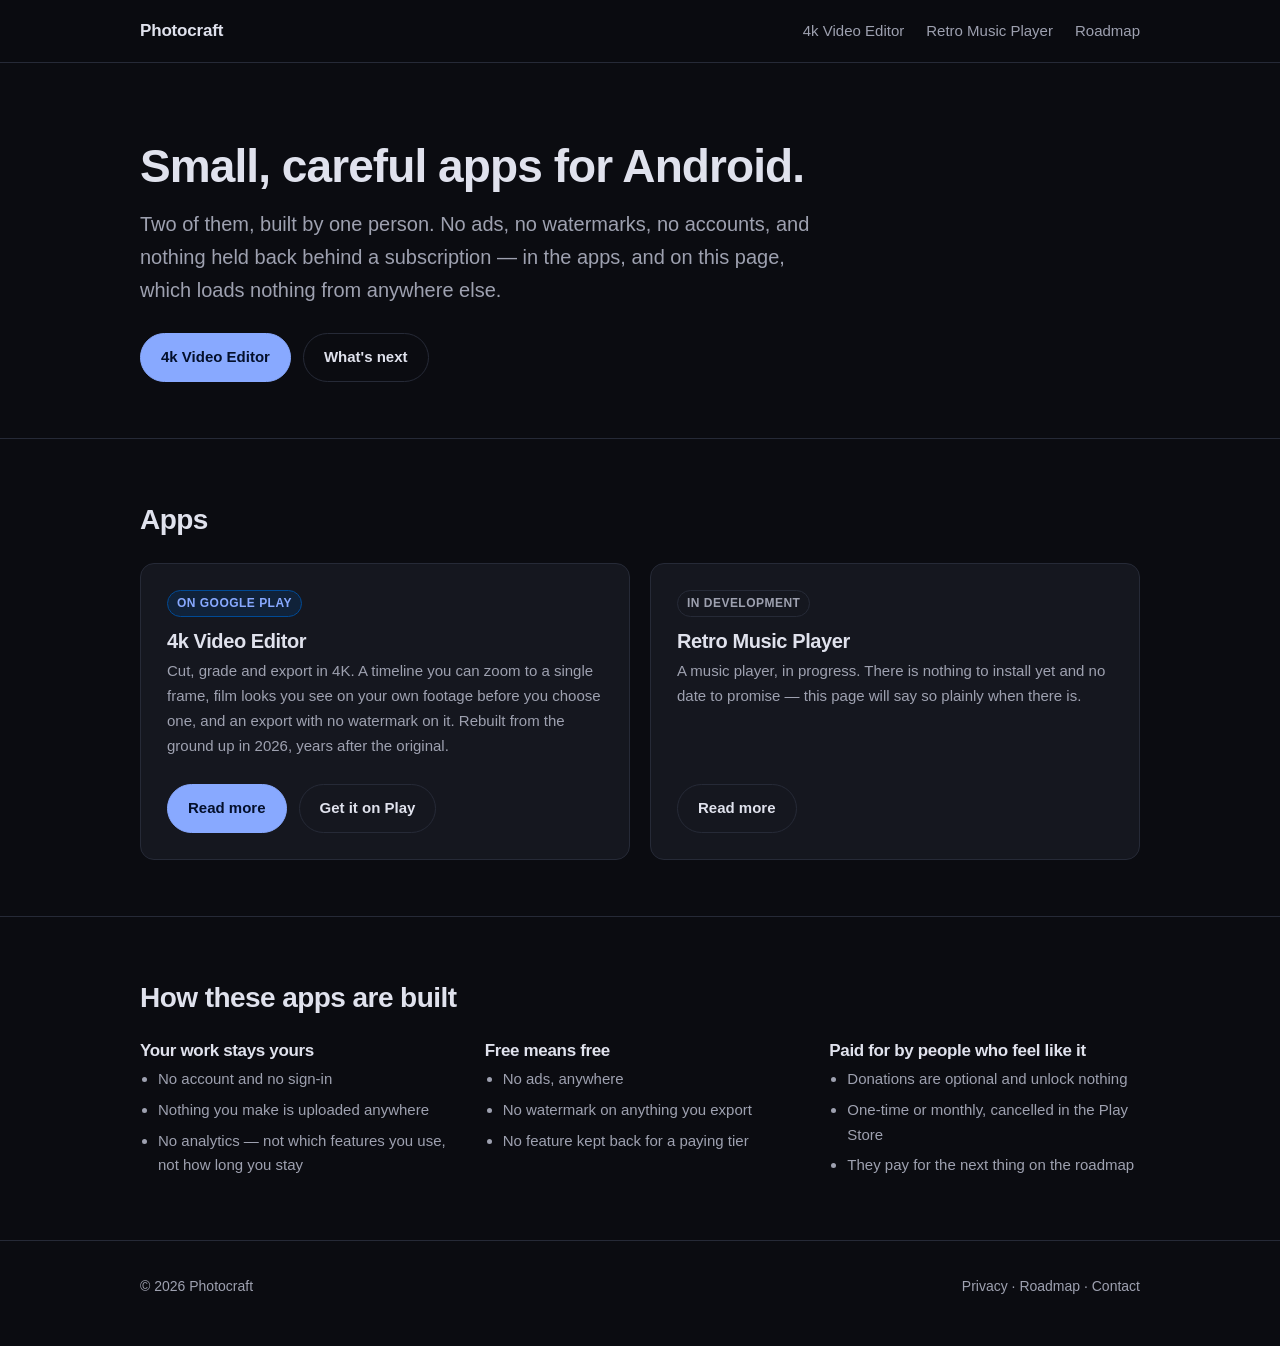
==== index.html @ dc920c4f "The Photocraft site Plain HTML and one stylesheet. No build step, no framework, and no external requ" ====
<!doctype html>
<html lang="en">
<head>
<meta charset="utf-8">
<meta name="viewport" content="width=device-width, initial-scale=1, viewport-fit=cover">
<title>Photocraft — Android apps</title>
<meta name="description" content="Photocraft builds small, careful Android apps. 4k Video Editor: no ads, no watermark, nothing locked away.">
<meta property="og:title" content="Photocraft">
<meta property="og:description" content="Small, careful Android apps. No ads, no watermarks, nothing locked away.">
<meta property="og:type" content="website">
<meta property="og:url" content="https://b0g8.github.io/">
<meta property="og:image" content="https://b0g8.github.io/assets/img/feature-graphic.jpg">
<link rel="stylesheet" href="/assets/css/site.css">
</head>
<body>

<header class="site-header">
  <div class="wrap">
    <a class="brand" href="/">Photocraft</a>
    <nav class="nav">
      <a href="/4k-video-editor/">4k Video Editor</a>
      <a href="/retro-music-player/">Retro Music Player</a>
      <a href="/roadmap/">Roadmap</a>
    </nav>
  </div>
</header>

<main>

<section class="hero">
  <div class="wrap">
    <h1>Small, careful apps for Android.</h1>
    <p class="lede">Two of them, built by one person. No ads, no watermarks, no accounts, and
      nothing held back behind a subscription — in the apps, and on this page, which loads
      nothing from anywhere else.</p>
    <div class="btn-row">
      <a class="btn" href="/4k-video-editor/">4k Video Editor</a>
      <a class="btn ghost" href="/roadmap/">What's next</a>
    </div>
  </div>
</section>

<section>
  <div class="wrap">
    <h2>Apps</h2>
    <div class="cards" style="margin-top:26px">

      <article class="card">
        <span class="tag live">On Google Play</span>
        <h3>4k Video Editor</h3>
        <p>Cut, grade and export in 4K. A timeline you can zoom to a single frame, film looks you
          see on your own footage before you choose one, and an export with no watermark on it.
          Rebuilt from the ground up in 2026, years after the original.</p>
        <div class="btn-row">
          <a class="btn" href="/4k-video-editor/">Read more</a>
          <a class="btn ghost" href="https://play.google.com/store/apps/details?id=com.wizevideo.editor">Get it on Play</a>
        </div>
      </article>

      <article class="card">
        <span class="tag">In development</span>
        <h3>Retro Music Player</h3>
        <p>A music player, in progress. There is nothing to install yet and no date to promise —
          this page will say so plainly when there is.</p>
        <div class="btn-row">
          <a class="btn ghost" href="/retro-music-player/">Read more</a>
        </div>
      </article>

    </div>
  </div>
</section>

<section>
  <div class="wrap">
    <h2>How these apps are built</h2>
    <div class="features" style="margin-top:26px">
      <div class="feature">
        <h3>Your work stays yours</h3>
        <ul>
          <li>No account and no sign-in</li>
          <li>Nothing you make is uploaded anywhere</li>
          <li>No analytics — not which features you use, not how long you stay</li>
        </ul>
      </div>
      <div class="feature">
        <h3>Free means free</h3>
        <ul>
          <li>No ads, anywhere</li>
          <li>No watermark on anything you export</li>
          <li>No feature kept back for a paying tier</li>
        </ul>
      </div>
      <div class="feature">
        <h3>Paid for by people who feel like it</h3>
        <ul>
          <li>Donations are optional and unlock nothing</li>
          <li>One-time or monthly, cancelled in the Play Store</li>
          <li>They pay for the next thing on the roadmap</li>
        </ul>
      </div>
    </div>
  </div>
</section>

</main>

<footer class="site-footer">
  <div class="wrap">
    <span>© 2026 Photocraft</span>
    <span>
      <a href="/privacy/4k-video-editor.html">Privacy</a> ·
      <a href="/roadmap/">Roadmap</a> ·
      <a href="mailto:wizefilmmaking@gmail.com">Contact</a>
    </span>
  </div>
</footer>

</body>
</html>
---- assets/css/site.css ----
/* Photocraft — one stylesheet, no external requests.
   Palette is the app's own: app/src/main/java/com/wizevideo/editor/ui/theme/Color.kt */

:root {
  --bg: #0b0c11;
  --surface: #15171f;
  --surface-2: #1c1f2a;
  --line: #262a37;
  --text: #e0e2ed;
  --text-muted: #9ea1b0;
  --brand: #88a9ff;
  --brand-dim: #004a95;
  --brand-deep: #002551;
  --radius: 14px;
  --maxw: 1040px;
}

* { box-sizing: border-box; }

html { -webkit-text-size-adjust: 100%; }

body {
  margin: 0;
  background: var(--bg);
  color: var(--text);
  font: 16px/1.65 -apple-system, BlinkMacSystemFont, "Segoe UI", Roboto, "Helvetica Neue", Arial, sans-serif;
  -webkit-font-smoothing: antialiased;
}

img { max-width: 100%; display: block; }

a { color: var(--brand); text-decoration: none; }
a:hover { text-decoration: underline; }

.wrap { max-width: var(--maxw); margin: 0 auto; padding: 0 20px; }

/* ---------- header ---------- */

.site-header {
  border-bottom: 1px solid var(--line);
  background: rgba(11, 12, 17, 0.9);
  backdrop-filter: saturate(140%) blur(8px);
  position: sticky;
  top: 0;
  z-index: 10;
}
.site-header .wrap {
  display: flex;
  align-items: center;
  justify-content: space-between;
  gap: 16px;
  min-height: 62px;
  flex-wrap: wrap;
}
.brand {
  font-weight: 650;
  letter-spacing: -0.01em;
  color: var(--text);
  font-size: 17px;
}
.brand:hover { text-decoration: none; color: var(--brand); }
.nav { display: flex; gap: 22px; font-size: 15px; }
.nav a { color: var(--text-muted); }
.nav a:hover, .nav a[aria-current="page"] { color: var(--text); text-decoration: none; }

/* ---------- type ---------- */

h1, h2, h3 { line-height: 1.2; letter-spacing: -0.02em; margin: 0 0 14px; }
h1 { font-size: clamp(30px, 5vw, 46px); font-weight: 680; }
h2 { font-size: clamp(22px, 3vw, 28px); font-weight: 650; margin-top: 8px; }
h3 { font-size: 17px; font-weight: 640; }
p { margin: 0 0 16px; }
.lede { font-size: clamp(17px, 2.2vw, 20px); color: var(--text-muted); max-width: 62ch; }
.muted { color: var(--text-muted); }
.small { font-size: 14px; }

section { padding: 56px 0; border-top: 1px solid var(--line); }
section:first-of-type { border-top: 0; }
.hero { padding: 76px 0 56px; }

/* ---------- buttons ---------- */

.btn {
  display: inline-block;
  padding: 11px 20px;
  border-radius: 999px;
  background: var(--brand);
  color: #04102c;
  font-weight: 640;
  font-size: 15px;
  border: 1px solid var(--brand);
}
.btn:hover { text-decoration: none; filter: brightness(1.08); }
.btn.ghost { background: transparent; color: var(--text); border-color: var(--line); }
.btn.ghost:hover { border-color: var(--brand); color: var(--brand); filter: none; }
.btn-row { display: flex; flex-wrap: wrap; gap: 12px; margin-top: 26px; }

/* ---------- cards ---------- */

.cards { display: grid; grid-template-columns: repeat(auto-fit, minmax(280px, 1fr)); gap: 20px; }
.card {
  background: var(--surface);
  border: 1px solid var(--line);
  border-radius: var(--radius);
  padding: 26px;
  display: flex;
  flex-direction: column;
}
.card h3 { margin-bottom: 6px; font-size: 20px; }
.card p { color: var(--text-muted); font-size: 15px; }
.card .btn-row { margin-top: auto; padding-top: 10px; }

.tag {
  display: inline-block;
  align-self: flex-start;
  font-size: 12px;
  font-weight: 640;
  letter-spacing: 0.04em;
  text-transform: uppercase;
  padding: 3px 9px;
  border-radius: 999px;
  border: 1px solid var(--line);
  color: var(--text-muted);
  margin-bottom: 12px;
}
.tag.live { color: var(--brand); border-color: var(--brand-dim); background: rgba(0, 74, 149, 0.22); }

/* ---------- feature list ---------- */

.features { display: grid; grid-template-columns: repeat(auto-fit, minmax(260px, 1fr)); gap: 28px 34px; }
.feature h3 { margin-bottom: 6px; }
.feature ul { margin: 0; padding-left: 18px; color: var(--text-muted); font-size: 15px; }
.feature li { margin-bottom: 6px; }

/* ---------- screenshot strip ---------- */

.shots {
  display: grid;
  grid-auto-flow: column;
  grid-auto-columns: 232px;
  gap: 16px;
  overflow-x: auto;
  padding-bottom: 14px;
  scroll-snap-type: x mandatory;
  scrollbar-width: thin;
}
.shots figure { margin: 0; scroll-snap-align: start; }
.shots img { border-radius: 12px; border: 1px solid var(--line); background: #000; }
.shots figcaption { font-size: 13px; color: var(--text-muted); margin-top: 9px; }

/* ---------- roadmap ---------- */

.items { display: grid; gap: 14px; }
.item {
  background: var(--surface);
  border: 1px solid var(--line);
  border-radius: var(--radius);
  padding: 18px 20px;
}
.item-head { display: flex; align-items: baseline; justify-content: space-between; gap: 14px; flex-wrap: wrap; }
.item h3 { margin: 0; }
.item p { margin: 6px 0 0; color: var(--text-muted); font-size: 15px; }
.state { font-size: 13px; color: var(--text-muted); white-space: nowrap; }
.bar { height: 5px; border-radius: 999px; background: var(--surface-2); margin-top: 14px; overflow: hidden; }
.bar span { display: block; height: 100%; background: var(--brand); border-radius: 999px; }
.bar.done span { background: #6ee7a8; }

.note {
  background: rgba(0, 37, 81, 0.35);
  border: 1px solid var(--brand-dim);
  border-radius: var(--radius);
  padding: 18px 20px;
  color: var(--text-muted);
  font-size: 15px;
}
.note strong { color: var(--text); }

/* ---------- policy ---------- */

.prose { max-width: 70ch; }
.prose p { color: var(--text-muted); }
.prose strong { color: var(--text); }
.prose h1 { margin-bottom: 6px; }

/* ---------- footer ---------- */

.site-footer {
  border-top: 1px solid var(--line);
  padding: 34px 0 48px;
  color: var(--text-muted);
  font-size: 14px;
}
.site-footer .wrap { display: flex; justify-content: space-between; gap: 18px; flex-wrap: wrap; }
.site-footer a { color: var(--text-muted); }
.site-footer a:hover { color: var(--brand); }

@media (max-width: 600px) {
  .hero { padding: 52px 0 40px; }
  section { padding: 44px 0; }
  .nav { gap: 16px; font-size: 14px; }
}
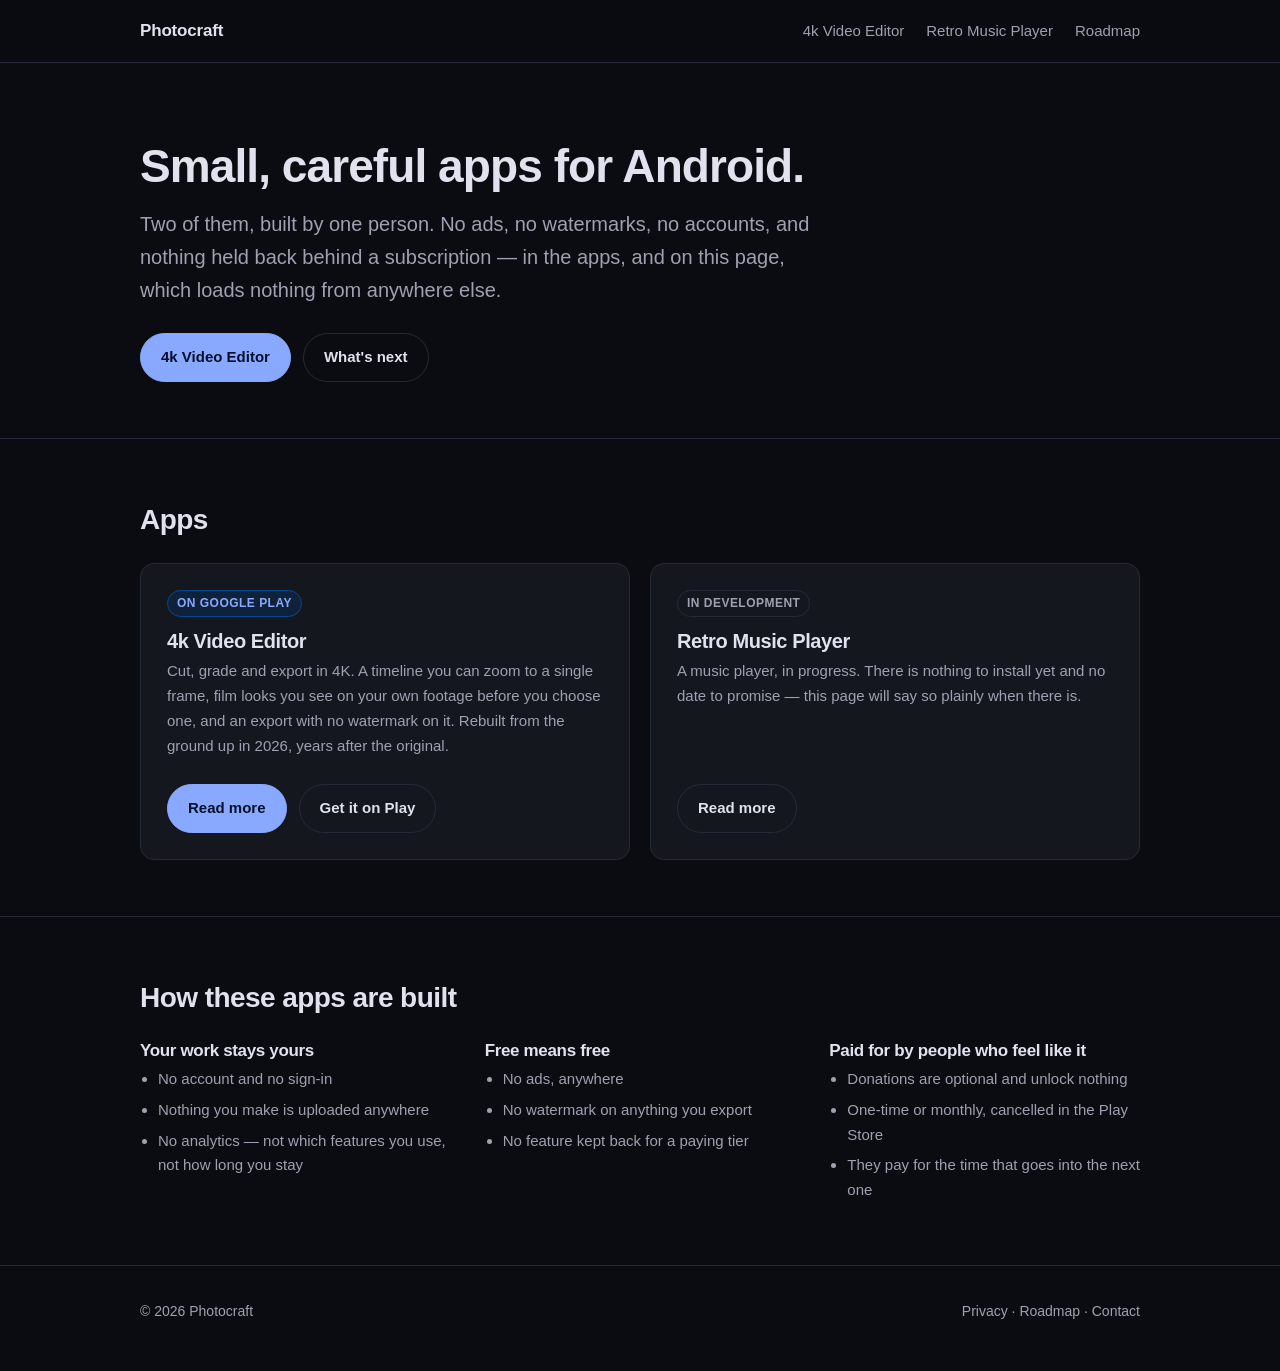
==== commit b41c591e: "Say nothing about donations on the vote The owner's call: the poll and the donation are not connecte" ====
--- a/index.html
+++ b/index.html
@@ -96,7 +96,7 @@
         <ul>
           <li>Donations are optional and unlock nothing</li>
           <li>One-time or monthly, cancelled in the Play Store</li>
-          <li>They pay for the next thing on the roadmap</li>
+          <li>They pay for the time that goes into the next one</li>
         </ul>
       </div>
     </div>
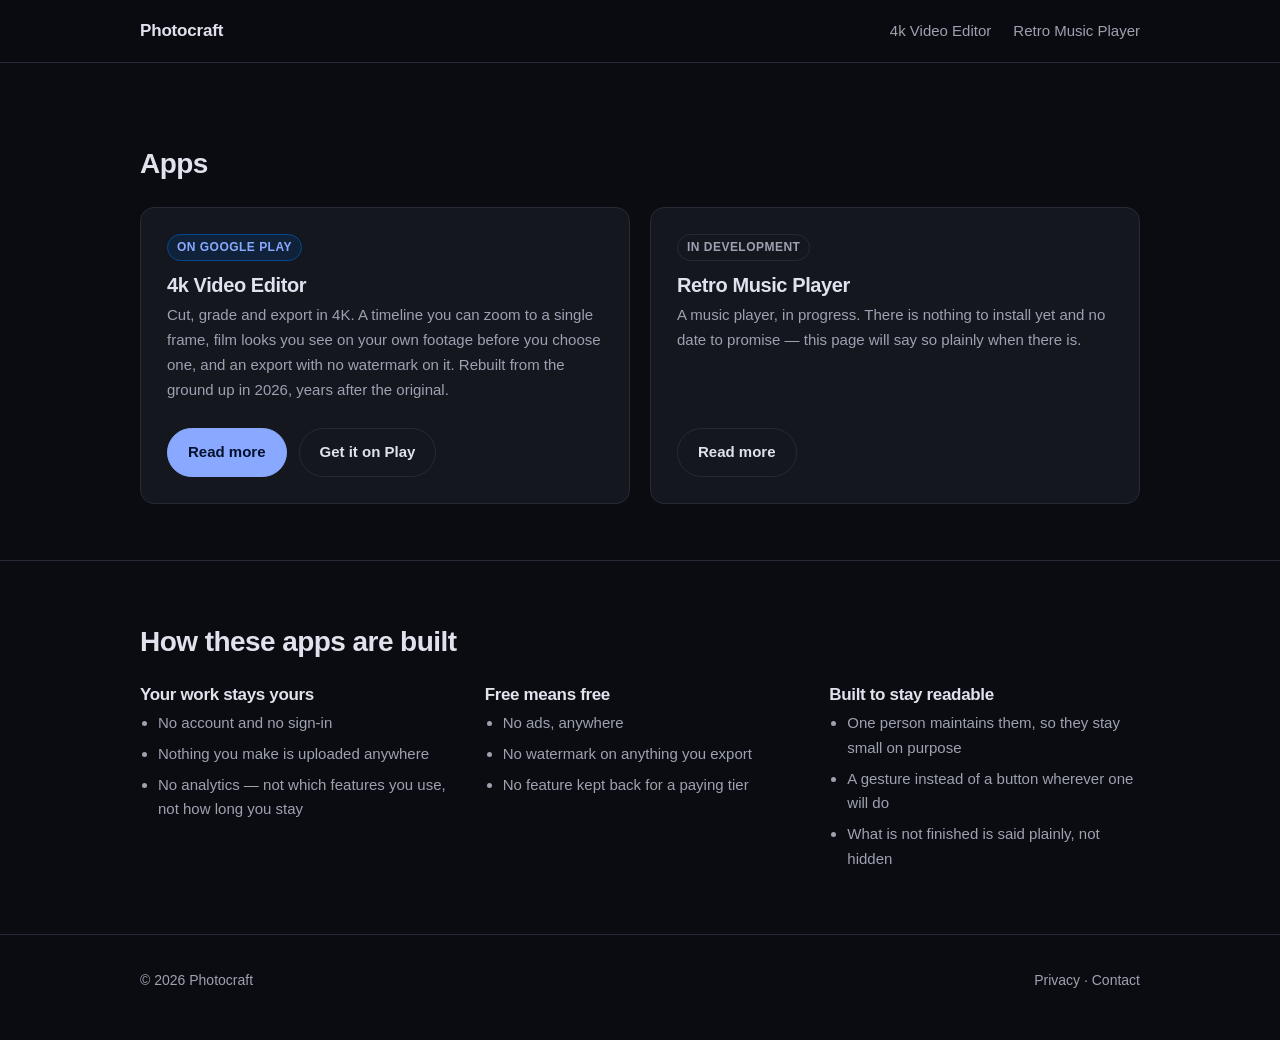
==== commit 9fbf7023: "Roadmaps become per-app, and nothing here asks for money Four changes from the owner.  The roadmap i" ====
--- a/index.html
+++ b/index.html
@@ -20,7 +20,6 @@
     <nav class="nav">
       <a href="/4k-video-editor/">4k Video Editor</a>
       <a href="/retro-music-player/">Retro Music Player</a>
-      <a href="/roadmap/">Roadmap</a>
     </nav>
   </div>
 </header>
@@ -28,19 +27,6 @@
 <main>
 
 <section class="hero">
-  <div class="wrap">
-    <h1>Small, careful apps for Android.</h1>
-    <p class="lede">Two of them, built by one person. No ads, no watermarks, no accounts, and
-      nothing held back behind a subscription — in the apps, and on this page, which loads
-      nothing from anywhere else.</p>
-    <div class="btn-row">
-      <a class="btn" href="/4k-video-editor/">4k Video Editor</a>
-      <a class="btn ghost" href="/roadmap/">What's next</a>
-    </div>
-  </div>
-</section>
-
-<section>
   <div class="wrap">
     <h2>Apps</h2>
     <div class="cards" style="margin-top:26px">
@@ -92,11 +78,11 @@
         </ul>
       </div>
       <div class="feature">
-        <h3>Paid for by people who feel like it</h3>
+        <h3>Built to stay readable</h3>
         <ul>
-          <li>Donations are optional and unlock nothing</li>
-          <li>One-time or monthly, cancelled in the Play Store</li>
-          <li>They pay for the time that goes into the next one</li>
+          <li>One person maintains them, so they stay small on purpose</li>
+          <li>A gesture instead of a button wherever one will do</li>
+          <li>What is not finished is said plainly, not hidden</li>
         </ul>
       </div>
     </div>
@@ -110,7 +96,6 @@
     <span>© 2026 Photocraft</span>
     <span>
       <a href="/privacy/4k-video-editor.html">Privacy</a> ·
-      <a href="/roadmap/">Roadmap</a> ·
       <a href="mailto:wizefilmmaking@gmail.com">Contact</a>
     </span>
   </div>
--- a/assets/css/site.css
+++ b/assets/css/site.css
@@ -199,3 +199,53 @@
   section { padding: 44px 0; }
   .nav { gap: 16px; font-size: 14px; }
 }
+
+/* ---------- vote form ---------- */
+
+.sr-only {
+  position: absolute;
+  width: 1px; height: 1px;
+  padding: 0; margin: -1px;
+  overflow: hidden;
+  clip: rect(0 0 0 0);
+  white-space: nowrap;
+  border: 0;
+}
+
+.vote fieldset { border: 0; margin: 0 0 22px; padding: 0; display: grid; gap: 2px; }
+.vote fieldset label {
+  display: flex;
+  align-items: center;
+  gap: 12px;
+  padding: 11px 16px;
+  border: 1px solid var(--line);
+  border-radius: 10px;
+  background: var(--surface);
+  cursor: pointer;
+  font-size: 15px;
+}
+.vote fieldset label:hover { border-color: var(--brand-dim); }
+.vote fieldset label:has(input:checked) {
+  border-color: var(--brand);
+  background: rgba(0, 74, 149, 0.22);
+}
+.vote input[type="radio"] { accent-color: var(--brand); width: 17px; height: 17px; margin: 0; }
+
+.vote .field { display: block; font-size: 14px; color: var(--text-muted); margin-bottom: 8px; }
+.vote textarea {
+  width: 100%;
+  background: var(--surface);
+  color: var(--text);
+  border: 1px solid var(--line);
+  border-radius: 10px;
+  padding: 12px 14px;
+  font: inherit;
+  font-size: 15px;
+  resize: vertical;
+  margin-bottom: 22px;
+}
+.vote textarea:focus, .vote fieldset label:focus-within {
+  outline: 2px solid var(--brand);
+  outline-offset: 1px;
+}
+.vote button { cursor: pointer; font-family: inherit; }
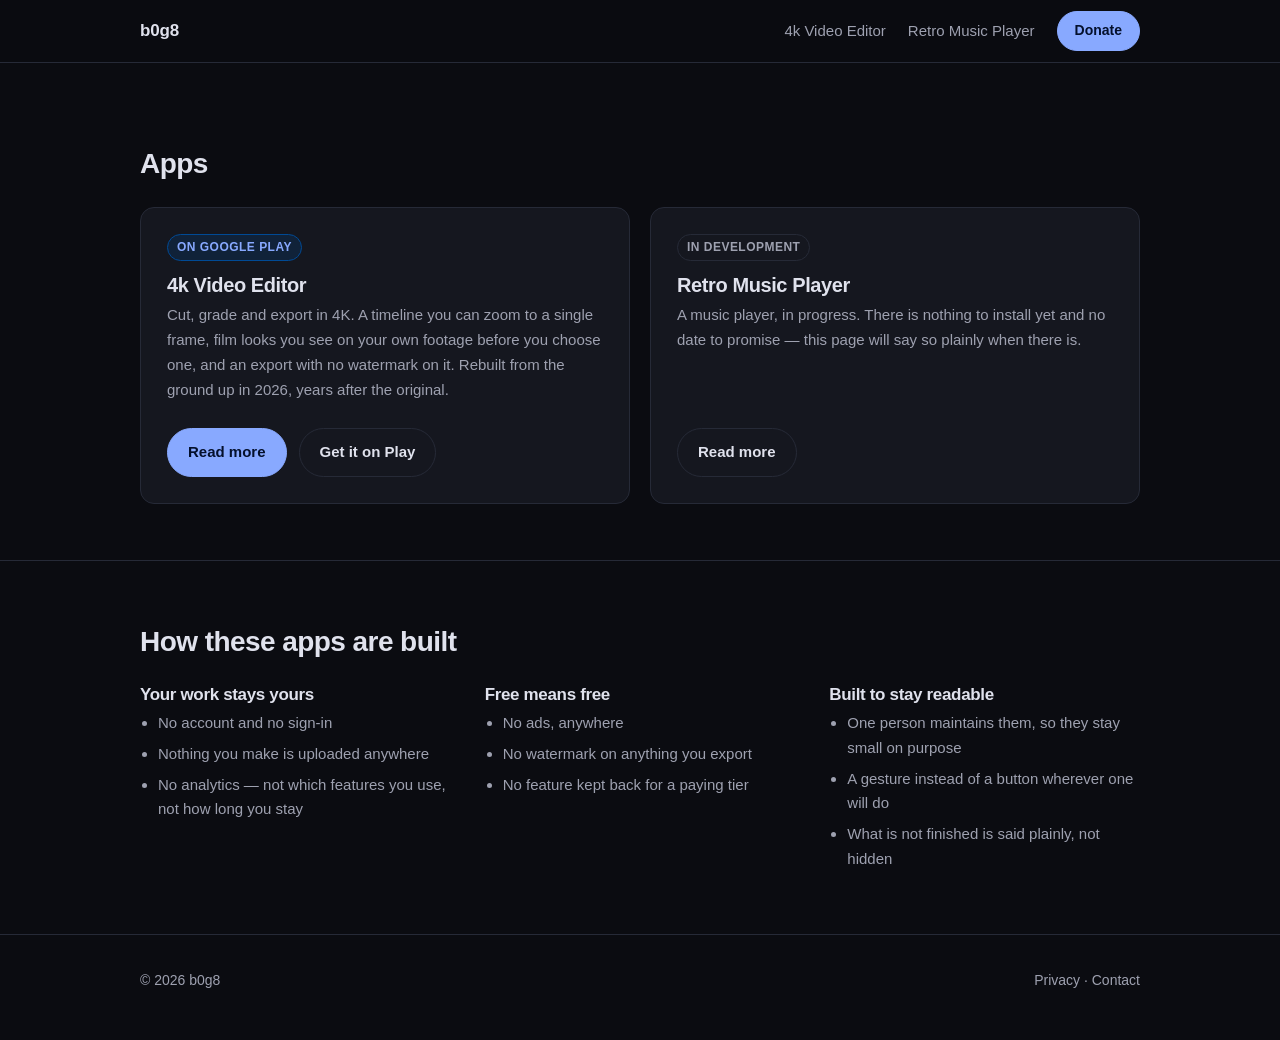
==== commit 192a6775: "Drop the Photocraft name; Donate goes in the top row Owner's call, and the reasoning is sound: every" ====
--- a/index.html
+++ b/index.html
@@ -3,10 +3,10 @@
 <head>
 <meta charset="utf-8">
 <meta name="viewport" content="width=device-width, initial-scale=1, viewport-fit=cover">
-<title>Photocraft — Android apps</title>
-<meta name="description" content="Photocraft builds small, careful Android apps. 4k Video Editor: no ads, no watermark, nothing locked away.">
-<meta property="og:title" content="Photocraft">
-<meta property="og:description" content="Small, careful Android apps. No ads, no watermarks, nothing locked away.">
+<title>Android apps by b0g8</title>
+<meta name="description" content="Android apps by b0g8. 4k Video Editor: no ads, no watermark, nothing locked away.">
+<meta property="og:title" content="Android apps by b0g8">
+<meta property="og:description" content="Android apps. No ads, no watermarks, nothing locked away.">
 <meta property="og:type" content="website">
 <meta property="og:url" content="https://b0g8.github.io/">
 <meta property="og:image" content="https://b0g8.github.io/assets/img/feature-graphic.jpg">
@@ -16,10 +16,11 @@
 
 <header class="site-header">
   <div class="wrap">
-    <a class="brand" href="/">Photocraft</a>
+    <a class="brand" href="/">b0g8</a>
     <nav class="nav">
       <a href="/4k-video-editor/">4k Video Editor</a>
       <a href="/retro-music-player/">Retro Music Player</a>
+      <a class="btn nav-cta" href="https://paypal.me/RusBogdan" target="_blank" rel="noopener">Donate</a>
     </nav>
   </div>
 </header>
@@ -93,7 +94,7 @@
 
 <footer class="site-footer">
   <div class="wrap">
-    <span>© 2026 Photocraft</span>
+    <span>© 2026 b0g8</span>
     <span>
       <a href="/privacy/4k-video-editor.html">Privacy</a> ·
       <a href="mailto:wizefilmmaking@gmail.com">Contact</a>
--- a/assets/css/site.css
+++ b/assets/css/site.css
@@ -59,9 +59,14 @@
   font-size: 17px;
 }
 .brand:hover { text-decoration: none; color: var(--brand); }
-.nav { display: flex; gap: 22px; font-size: 15px; }
+.nav { display: flex; align-items: center; gap: 22px; font-size: 15px; }
 .nav a { color: var(--text-muted); }
 .nav a:hover, .nav a[aria-current="page"] { color: var(--text); text-decoration: none; }
+
+/* The one call to action in the header. Sized down from .btn so it sits inside the header's
+   62px band without stretching it, and it is the only coloured thing in the row. */
+.nav-cta, .nav a.nav-cta { padding: 7px 17px; font-size: 14px; color: #04102c; }
+.nav a.nav-cta:hover { color: #04102c; }
 
 /* ---------- type ---------- */
 
@@ -197,7 +202,8 @@
 @media (max-width: 600px) {
   .hero { padding: 52px 0 40px; }
   section { padding: 44px 0; }
-  .nav { gap: 16px; font-size: 14px; }
+  .nav { gap: 14px; font-size: 14px; }
+  .nav-cta, .nav a.nav-cta { padding: 6px 14px; }
 }
 
 /* ---------- vote form ---------- */
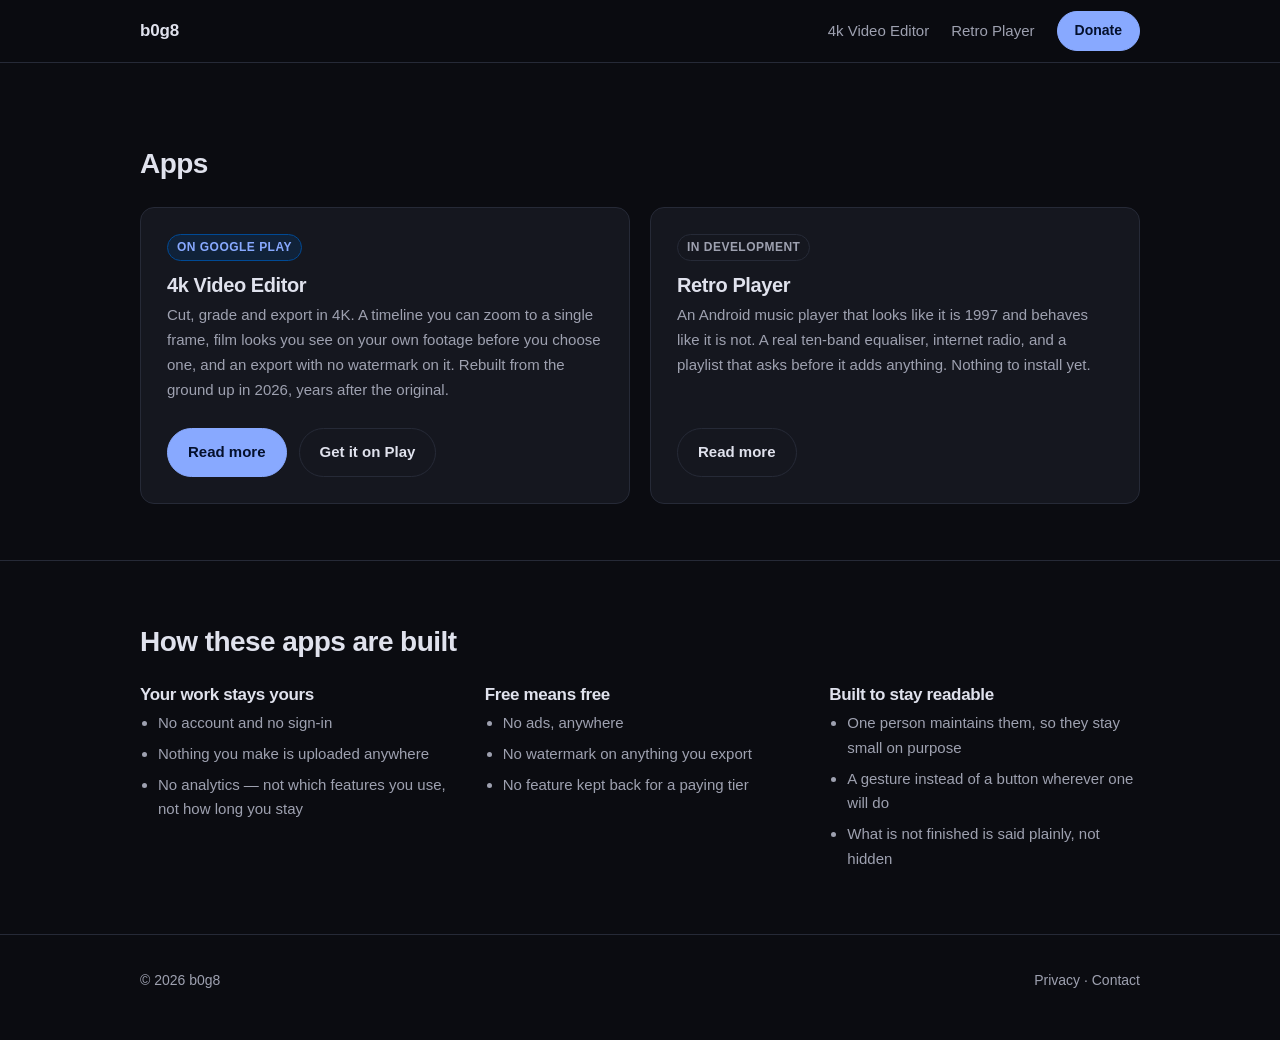
==== commit 0a2313ab: "Retro Player gets a real page, and the screenshots stop being squeezed The squeeze was one missing d" ====
--- a/index.html
+++ b/index.html
@@ -19,7 +19,7 @@
     <a class="brand" href="/">b0g8</a>
     <nav class="nav">
       <a href="/4k-video-editor/">4k Video Editor</a>
-      <a href="/retro-music-player/">Retro Music Player</a>
+      <a href="/retro-music-player/">Retro Player</a>
       <a class="btn nav-cta" href="https://paypal.me/RusBogdan" target="_blank" rel="noopener">Donate</a>
     </nav>
   </div>
@@ -46,9 +46,10 @@
 
       <article class="card">
         <span class="tag">In development</span>
-        <h3>Retro Music Player</h3>
-        <p>A music player, in progress. There is nothing to install yet and no date to promise —
-          this page will say so plainly when there is.</p>
+        <h3>Retro Player</h3>
+        <p>An Android music player that looks like it is 1997 and behaves like it is not. A real
+          ten-band equaliser, internet radio, and a playlist that asks before it adds anything.
+          Nothing to install yet.</p>
         <div class="btn-row">
           <a class="btn ghost" href="/retro-music-player/">Read more</a>
         </div>
--- a/assets/css/site.css
+++ b/assets/css/site.css
@@ -27,7 +27,10 @@
   -webkit-font-smoothing: antialiased;
 }
 
-img { max-width: 100%; display: block; }
+/* height:auto is load-bearing. Every <img> here carries width/height attributes so the browser can
+   reserve the space before the file arrives; without height:auto, max-width shrinks the width to
+   the column and the attribute keeps the height, and the picture comes out tall and squeezed. */
+img { max-width: 100%; height: auto; display: block; }
 
 a { color: var(--brand); text-decoration: none; }
 a:hover { text-decoration: underline; }
@@ -141,6 +144,7 @@
 
 .shots {
   display: grid;
+  align-items: end;
   grid-auto-flow: column;
   grid-auto-columns: 232px;
   gap: 16px;
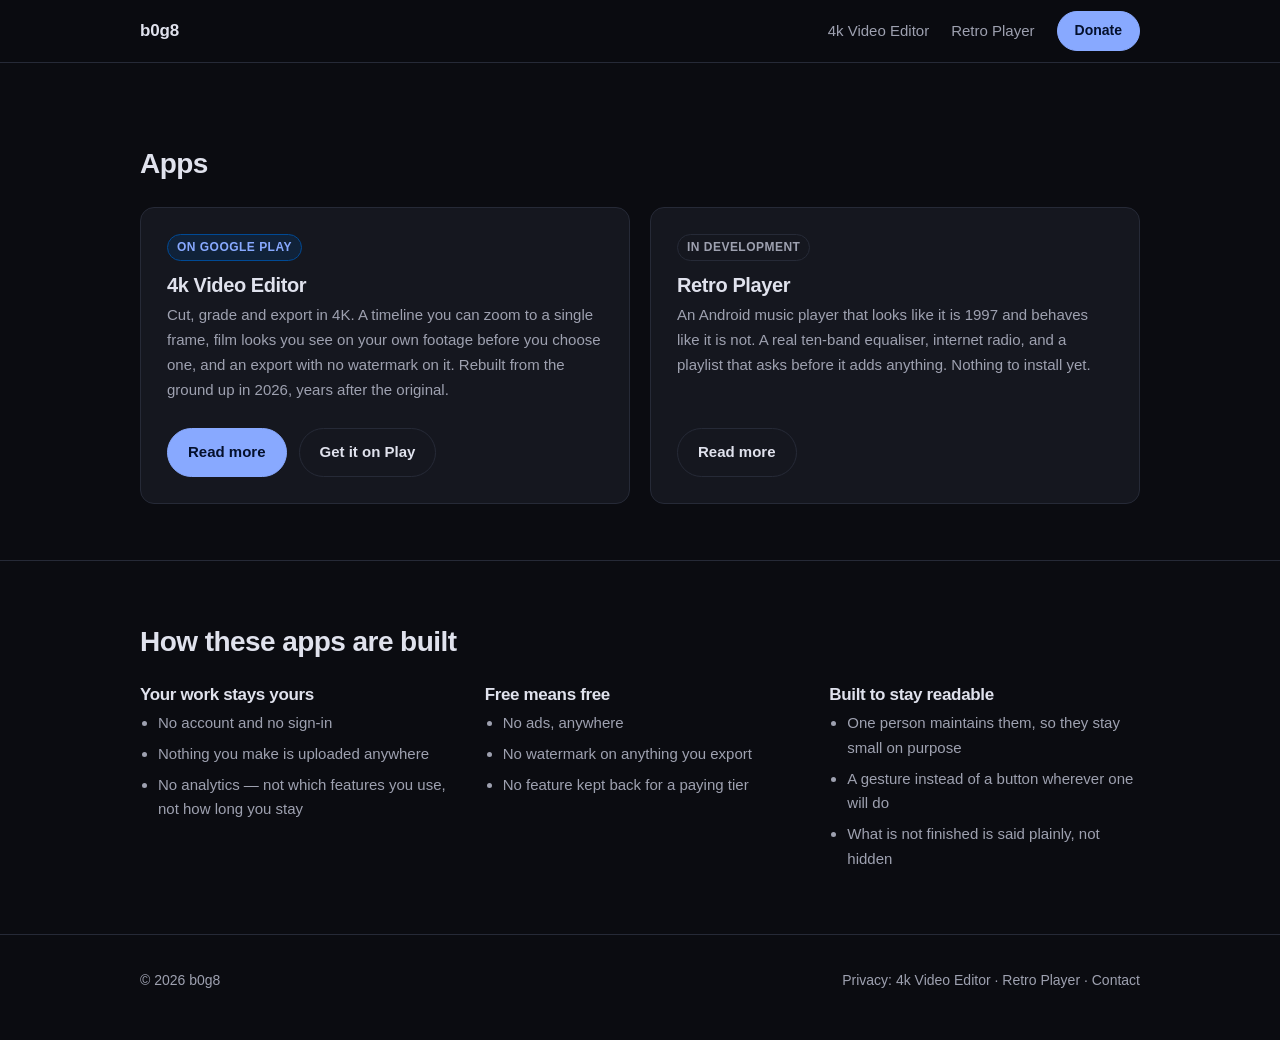
==== commit 0905f4b3: "Wire Retro Player's privacy policy into the site The page was pushed and nothing linked to it, so it" ====
--- a/index.html
+++ b/index.html
@@ -97,7 +97,9 @@
   <div class="wrap">
     <span>© 2026 b0g8</span>
     <span>
-      <a href="/privacy/4k-video-editor.html">Privacy</a> ·
+      Privacy:
+      <a href="/privacy/4k-video-editor.html">4k Video Editor</a> ·
+      <a href="/privacy/retro-music-player.html">Retro Player</a> ·
       <a href="mailto:wizefilmmaking@gmail.com">Contact</a>
     </span>
   </div>
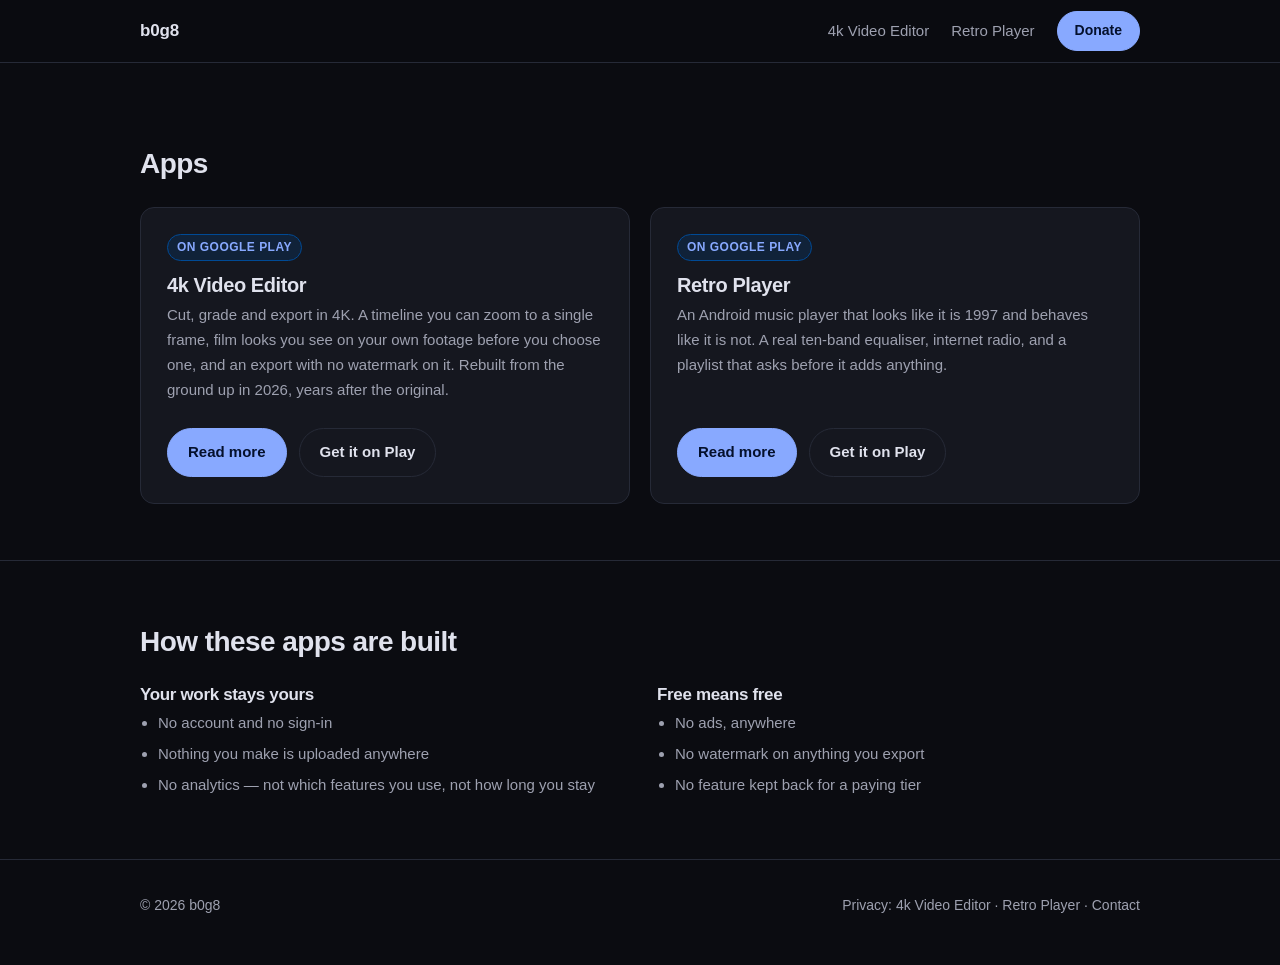
==== commit e74aeb09: "Retro Player is on Google Play Co-Authored-By: Claude Opus 5 <noreply@anthropic.com>" ====
--- a/index.html
+++ b/index.html
@@ -45,13 +45,13 @@
       </article>
 
       <article class="card">
-        <span class="tag">In development</span>
+        <span class="tag live">On Google Play</span>
         <h3>Retro Player</h3>
         <p>An Android music player that looks like it is 1997 and behaves like it is not. A real
-          ten-band equaliser, internet radio, and a playlist that asks before it adds anything.
-          Nothing to install yet.</p>
+          ten-band equaliser, internet radio, and a playlist that asks before it adds anything.</p>
         <div class="btn-row">
-          <a class="btn ghost" href="/retro-music-player/">Read more</a>
+          <a class="btn" href="/retro-music-player/">Read more</a>
+          <a class="btn ghost" href="https://play.google.com/store/apps/details?id=com.photocraft.retroplayer">Get it on Play</a>
         </div>
       </article>
 
@@ -79,14 +79,6 @@
           <li>No feature kept back for a paying tier</li>
         </ul>
       </div>
-      <div class="feature">
-        <h3>Built to stay readable</h3>
-        <ul>
-          <li>One person maintains them, so they stay small on purpose</li>
-          <li>A gesture instead of a button wherever one will do</li>
-          <li>What is not finished is said plainly, not hidden</li>
-        </ul>
-      </div>
     </div>
   </div>
 </section>
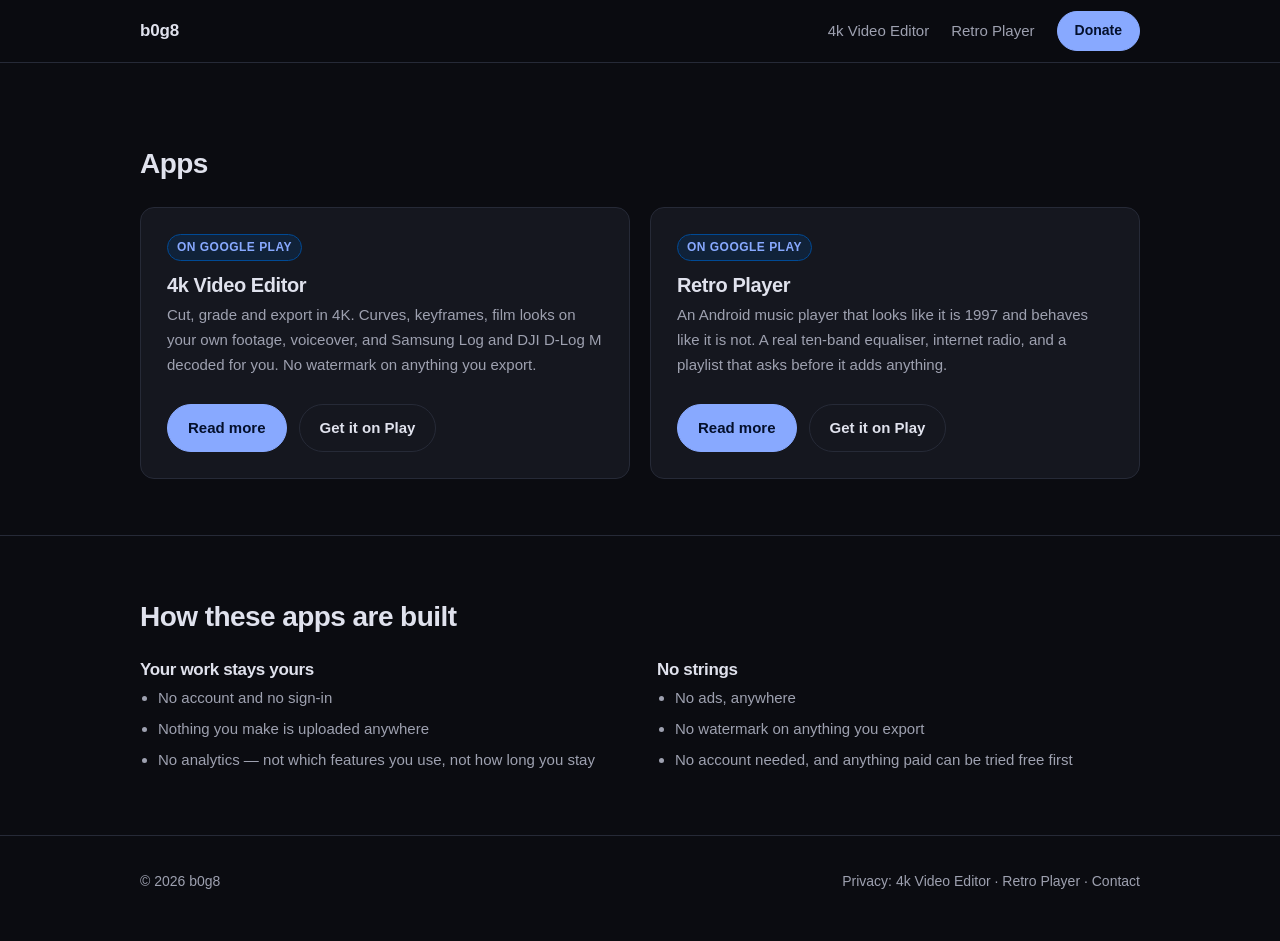
==== commit 408f93b0: "4K Video Editor: new screenshots, 2.3.0 capabilities, privacy policy for the microphone Eight screen" ====
--- a/index.html
+++ b/index.html
@@ -4,9 +4,9 @@
 <meta charset="utf-8">
 <meta name="viewport" content="width=device-width, initial-scale=1, viewport-fit=cover">
 <title>Android apps by b0g8</title>
-<meta name="description" content="Android apps by b0g8. 4k Video Editor: no ads, no watermark, nothing locked away.">
+<meta name="description" content="Android apps by b0g8. 4k Video Editor: no ads, no watermark, no account.">
 <meta property="og:title" content="Android apps by b0g8">
-<meta property="og:description" content="Android apps. No ads, no watermarks, nothing locked away.">
+<meta property="og:description" content="Android apps. No ads, no watermarks, no account.">
 <meta property="og:type" content="website">
 <meta property="og:url" content="https://b0g8.github.io/">
 <meta property="og:image" content="https://b0g8.github.io/assets/img/feature-graphic.jpg">
@@ -35,9 +35,8 @@
       <article class="card">
         <span class="tag live">On Google Play</span>
         <h3>4k Video Editor</h3>
-        <p>Cut, grade and export in 4K. A timeline you can zoom to a single frame, film looks you
-          see on your own footage before you choose one, and an export with no watermark on it.
-          Rebuilt from the ground up in 2026, years after the original.</p>
+        <p>Cut, grade and export in 4K. Curves, keyframes, film looks on your own footage, voiceover,
+          and Samsung Log and DJI D-Log M decoded for you. No watermark on anything you export.</p>
         <div class="btn-row">
           <a class="btn" href="/4k-video-editor/">Read more</a>
           <a class="btn ghost" href="https://play.google.com/store/apps/details?id=com.wizevideo.editor">Get it on Play</a>
@@ -72,11 +71,11 @@
         </ul>
       </div>
       <div class="feature">
-        <h3>Free means free</h3>
+        <h3>No strings</h3>
         <ul>
           <li>No ads, anywhere</li>
           <li>No watermark on anything you export</li>
-          <li>No feature kept back for a paying tier</li>
+          <li>No account needed, and anything paid can be tried free first</li>
         </ul>
       </div>
     </div>
--- a/assets/css/site.css
+++ b/assets/css/site.css
@@ -153,6 +153,7 @@
   scroll-snap-type: x mandatory;
   scrollbar-width: thin;
 }
+.shots.wide { grid-auto-columns: min(460px, 86vw); }
 .shots figure { margin: 0; scroll-snap-align: start; }
 .shots img { border-radius: 12px; border: 1px solid var(--line); background: #000; }
 .shots figcaption { font-size: 13px; color: var(--text-muted); margin-top: 9px; }
